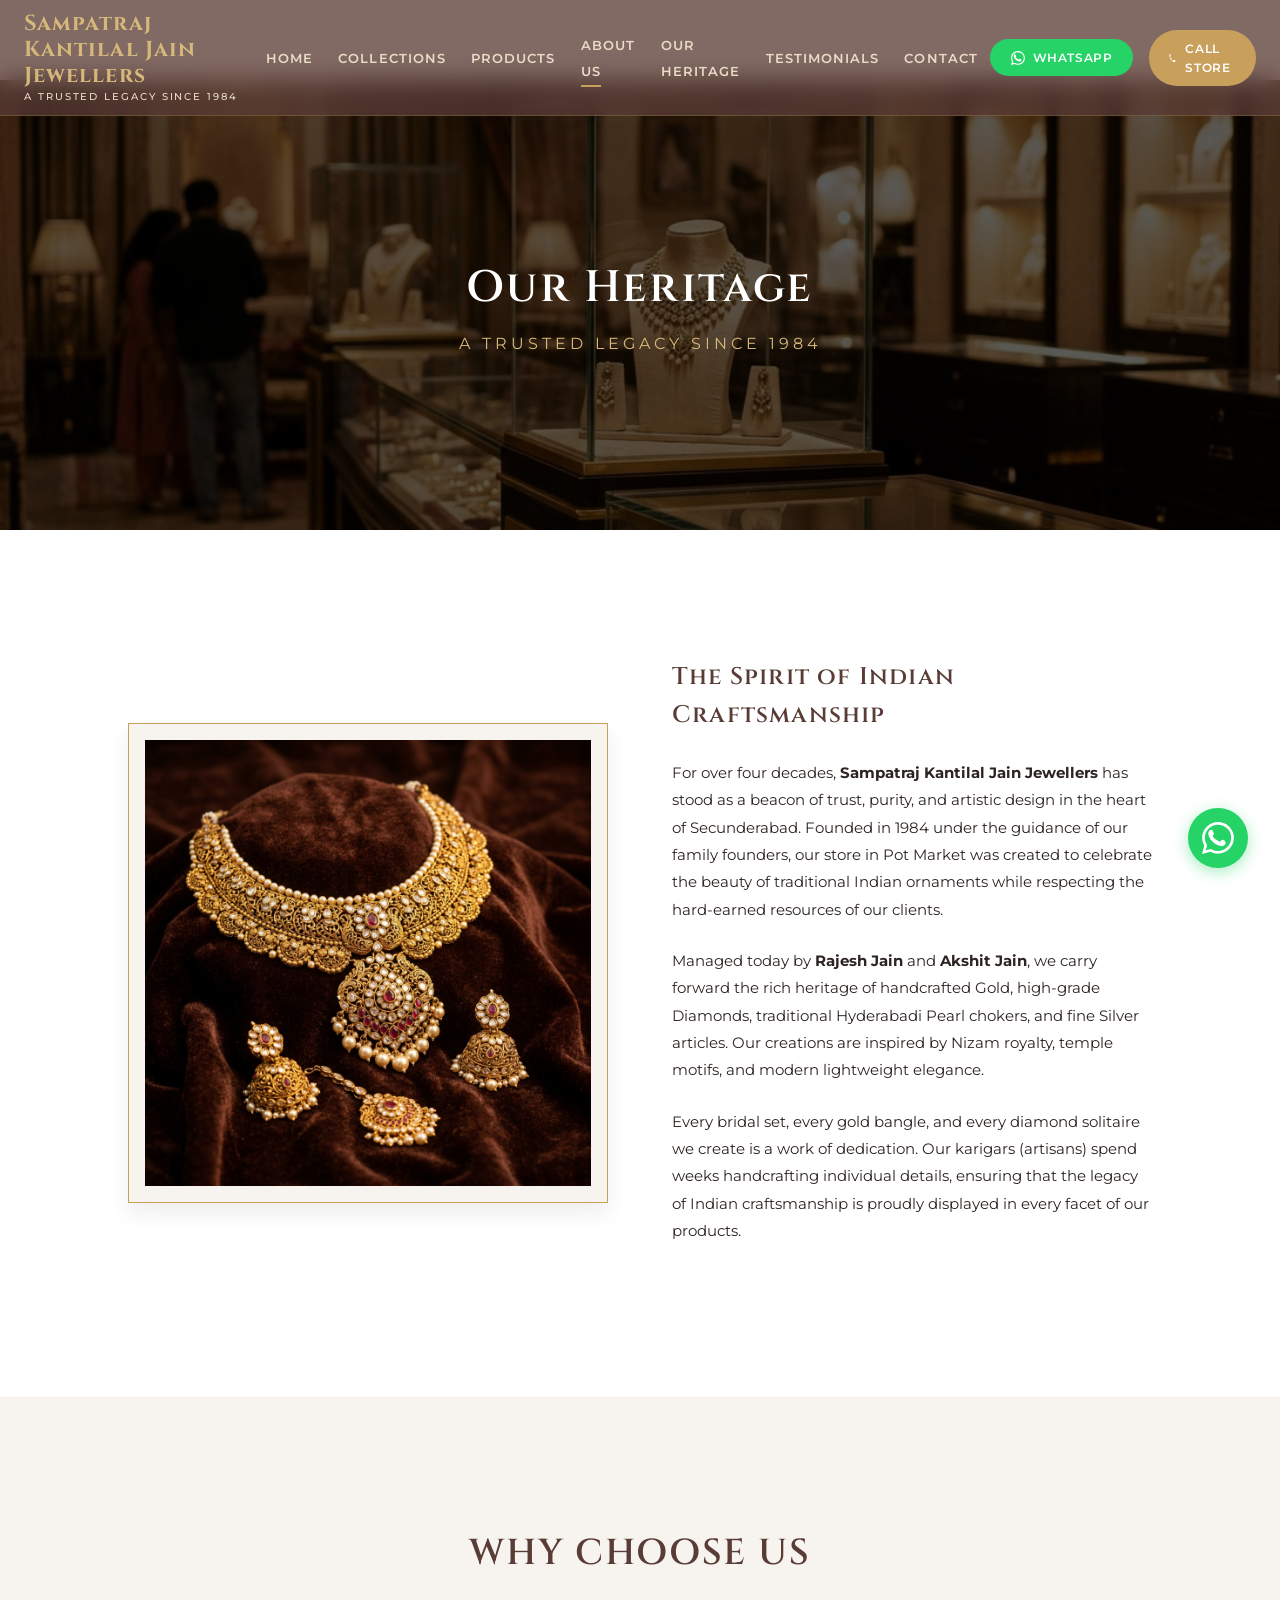
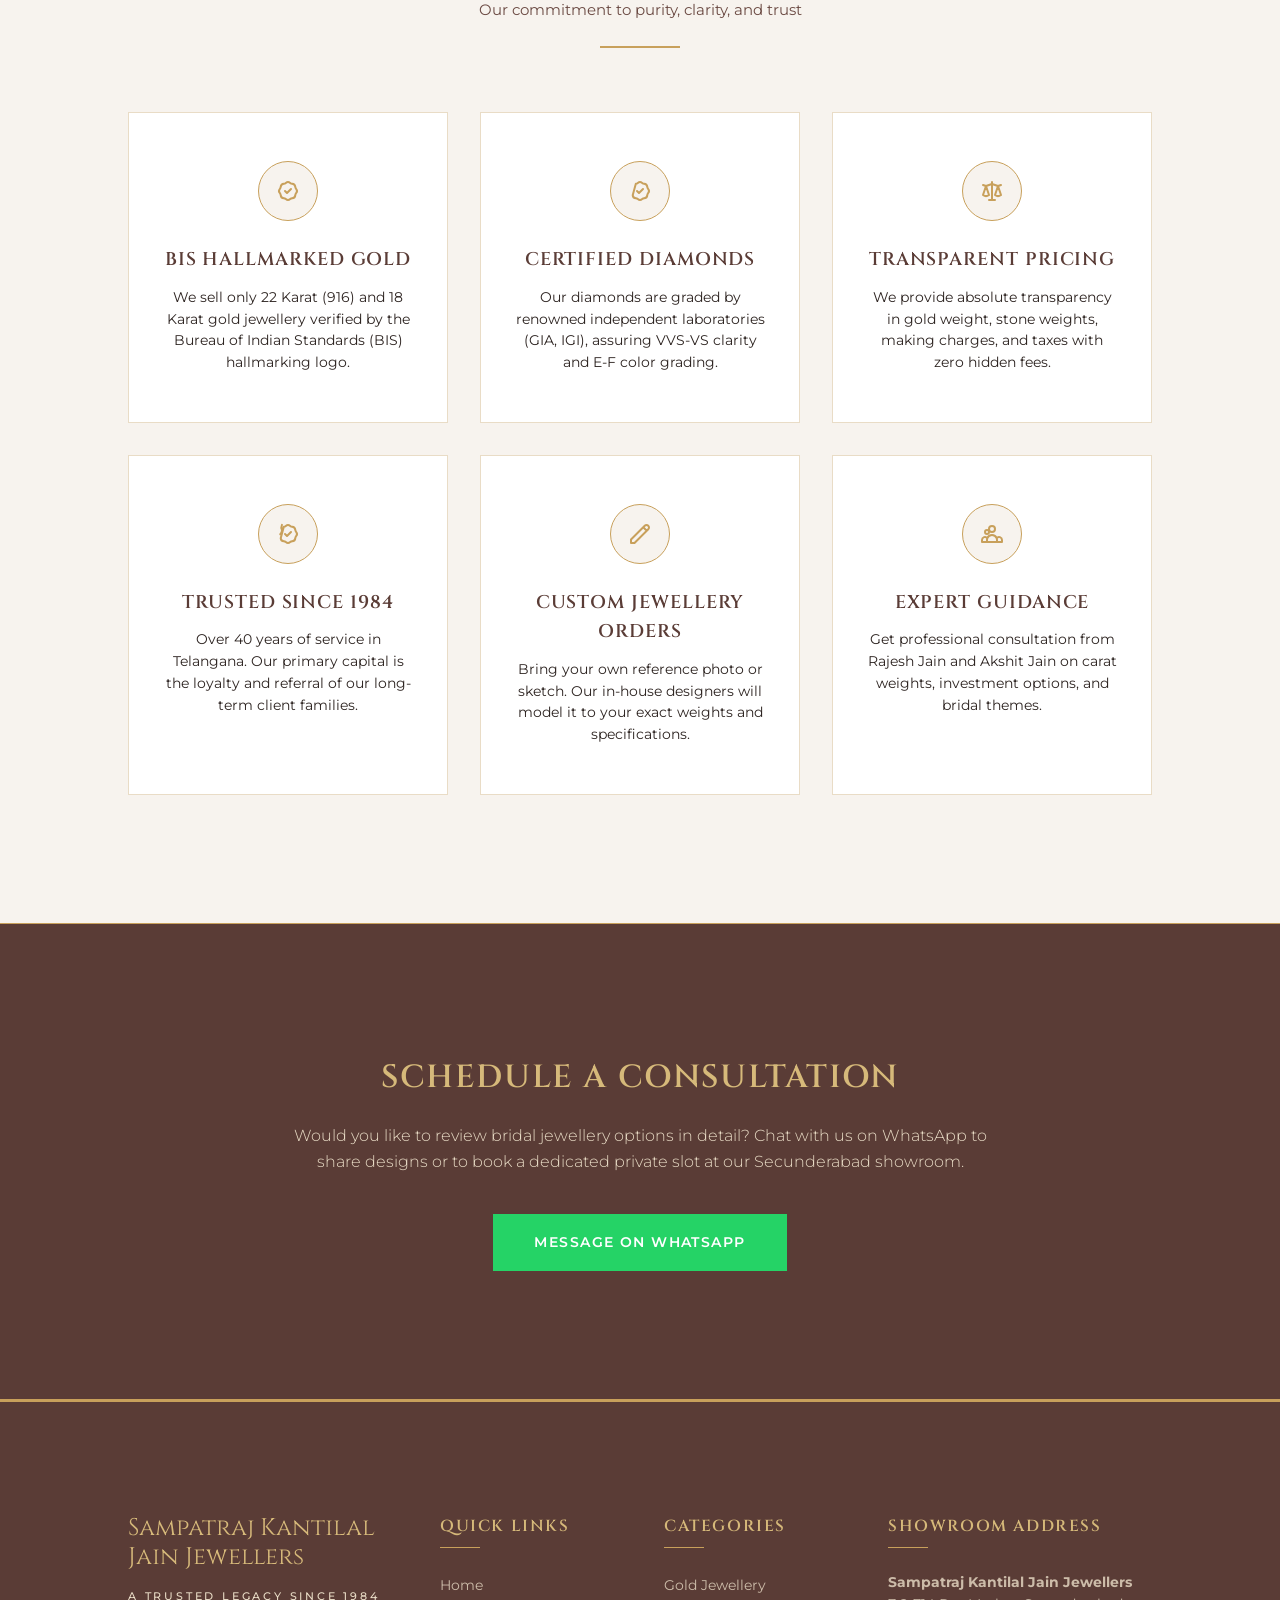
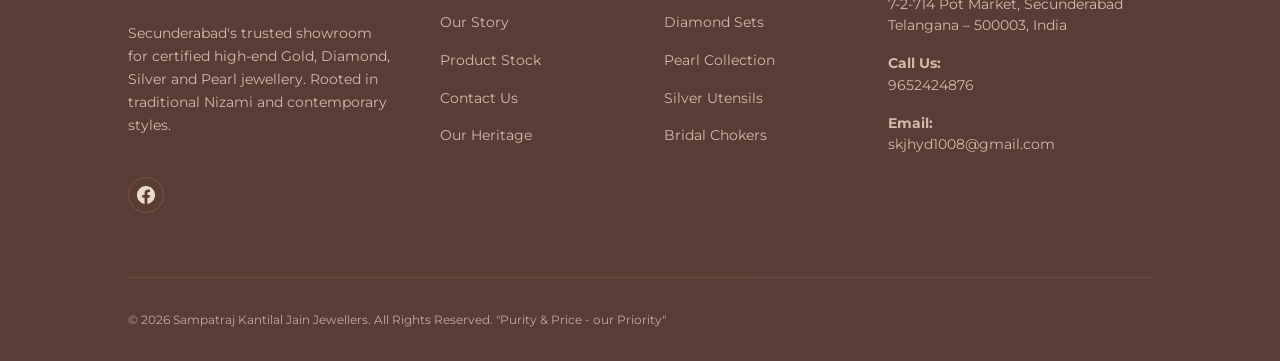
==== about.html @ 8c2bf22a "first commit" ====
<!DOCTYPE html>
<html lang="en">
<head>
  <meta charset="UTF-8">
  <meta name="viewport" content="width=device-width, initial-scale=1.0">
  <title>About Our Heritage | Sampatraj Kantilal Jain Jewellers</title>
  <meta name="description" content="Learn about our 40+ year legacy in Secunderabad. Meet our traditional jewelry designers and understand our commitment to certified gold and diamond purity.">
  
  <!-- CSS Stylesheet -->
  <link rel="stylesheet" href="css/style.css">
</head>
<body>

  <!-- Sticky Luxury Navbar -->
  <nav class="navbar navbar-scrolled" id="main-nav">
    <div class="nav-container">
      <a href="index.html" class="logo-link" id="nav-logo">
        <span class="logo-title">Sampatraj Kantilal Jain Jewellers</span>
        <span class="logo-subtitle">A Trusted Legacy Since 1984</span>
      </a>
      
      <ul class="nav-menu">
        <li class="nav-item"><a href="index.html" class="nav-link">Home</a></li>
        <li class="nav-item"><a href="index.html#collections" class="nav-link">Collections</a></li>
        <li class="nav-item"><a href="products.html" class="nav-link">Products</a></li>
        <li class="nav-item"><a href="about.html" class="nav-link active">About Us</a></li>
        <li class="nav-item"><a href="index.html#legacy" class="nav-link">Our Heritage</a></li>
        <li class="nav-item"><a href="index.html#testimonials" class="nav-link">Testimonials</a></li>
        <li class="nav-item"><a href="contact.html" class="nav-link">Contact</a></li>
      </ul>

      <div class="nav-actions">
        <a href="https://wa.me/9652424876" target="_blank" class="nav-whatsapp-btn" id="nav-whatsapp">
          <svg width="14" height="14" fill="currentColor" viewBox="0 0 16 16">
            <path d="M13.601 2.326A7.854 7.854 0 0 0 7.994 0C3.627 0 .068 3.558.064 7.93a7.904 7.904 0 0 0 1.08 3.971L0 16l4.23-1.11a7.9 7.9 0 0 0 3.758.955h.001c4.4 0 7.96-3.558 7.967-7.93a7.882 7.882 0 0 0-2.356-5.589zM7.994 14.521a6.573 6.573 0 0 1-3.356-.92l-.24-.144-2.494.654.666-2.433-.156-.251a6.56 6.56 0 0 1-1.007-3.505c0-3.626 2.957-6.584 6.591-6.584a6.56 6.56 0 0 1 4.66 1.931 6.557 6.557 0 0 1 1.928 4.66c-.004 3.639-2.961 6.592-6.592 6.592zm3.69-4.98c-.202-.1-1.198-.591-1.385-.658-.187-.067-.323-.1-.459.1-.137.2-.53.63-.649.763-.119.13-.24.147-.442.047-1.767-.88-2.894-1.811-3.385-2.655-.119-.2-.016-.307.083-.406.09-.088.202-.23.303-.346.101-.115.137-.195.205-.327.068-.13.035-.245-.018-.346-.053-.1-.459-1.107-.63-1.513-.166-.399-.333-.344-.459-.35-.12-.005-.258-.006-.395-.006a.78.78 0 0 0-.56.26c-.202.222-.77.751-.77 1.83 0 1.077.78 2.122.89 2.272.11.15 1.528 2.33 3.7 3.27.518.224.924.358 1.24.457.52.165.992.141 1.365.086.417-.061 1.198-.49 1.367-.963.17-.472.17-.878.119-.963-.05-.084-.188-.133-.39-.232z"/>
          </svg>
          WhatsApp
        </a>
        <a href="tel:9652424876" class="nav-call-btn" id="nav-call">
          <svg width="14" height="14" fill="currentColor" viewBox="0 0 16 16">
            <path d="M3.654 1.328a.678.678 0 0 0-.57-.387L1.82 1c-.397-.007-.74.24-.816.63-.67 3.42.378 6.55 2.19 9.02 1.8 2.44 4.12 4.43 7.12 5.49.38.13.806-.026.935-.41l.84-2.52a.678.678 0 0 0-.385-.799l-2.52-.84a.678.678 0 0 0-.743.21l-.8 1a2 2 0 0 1-2.52-1l-1-2.52a2 2 0 0 1 .21-.743l1-.8a.678.678 0 0 0-.799-.385l-2.52.84z"/>
          </svg>
          Call Store
        </a>
      </div>

      <div class="hamburger" id="nav-hamburger">
        <span></span>
        <span></span>
        <span></span>
      </div>
    </div>
  </nav>

  <!-- Mobile Navigation Overlay -->
  <div class="mobile-nav" id="mob-nav">
    <ul class="mobile-nav-list">
      <li class="mobile-nav-item"><a href="index.html" class="mobile-nav-link">Home</a></li>
      <li class="mobile-nav-item"><a href="index.html#collections" class="mobile-nav-link">Collections</a></li>
      <li class="mobile-nav-item"><a href="products.html" class="mobile-nav-link">Products</a></li>
      <li class="mobile-nav-item"><a href="about.html" class="mobile-nav-link">About Us</a></li>
      <li class="mobile-nav-item"><a href="index.html#legacy" class="mobile-nav-link">Our Heritage</a></li>
      <li class="mobile-nav-item"><a href="index.html#testimonials" class="mobile-nav-link">Testimonials</a></li>
      <li class="mobile-nav-item"><a href="contact.html" class="mobile-nav-link">Contact</a></li>
    </ul>
    <div class="mobile-nav-actions">
      <a href="https://wa.me/9652424876" target="_blank" class="nav-whatsapp-btn" style="justify-content: center;">WhatsApp Enquiry</a>
      <a href="tel:9652424876" class="nav-call-btn" style="justify-content: center;">Call Store</a>
    </div>
  </div>

  <!-- About Hero -->
  <header class="about-hero">
    <div class="about-hero-bg" style="background-image: url('assets/images/hero_bg.png');"></div>
    <div class="about-hero-content">
      <h1>Our Heritage</h1>
      <p>A Trusted Legacy Since 1984</p>
    </div>
  </header>

  <!-- Story Section -->
  <section class="our-story-section section-padding">
    <div class="container">
      <div class="story-grid">
        <!-- Story Image -->
        <div class="story-image-wrapper reveal">
          <img src="assets/images/gold_necklace.png" alt="Exquisite Gold Necklace craftsmanship">
        </div>
        
        <!-- Story Text -->
        <div class="story-text reveal">
          <h3>The Spirit of Indian Craftsmanship</h3>
          <p>For over four decades, <strong>Sampatraj Kantilal Jain Jewellers</strong> has stood as a beacon of trust, purity, and artistic design in the heart of Secunderabad. Founded in 1984 under the guidance of our family founders, our store in Pot Market was created to celebrate the beauty of traditional Indian ornaments while respecting the hard-earned resources of our clients.</p>
          <p>Managed today by <strong>Rajesh Jain</strong> and <strong>Akshit Jain</strong>, we carry forward the rich heritage of handcrafted Gold, high-grade Diamonds, traditional Hyderabadi Pearl chokers, and fine Silver articles. Our creations are inspired by Nizam royalty, temple motifs, and modern lightweight elegance.</p>
          <p>Every bridal set, every gold bangle, and every diamond solitaire we create is a work of dedication. Our karigars (artisans) spend weeks handcrafting individual details, ensuring that the legacy of Indian craftsmanship is proudly displayed in every facet of our products.</p>
        </div>
      </div>
    </div>
  </section>

  <!-- Why Choose Us -->
  <section class="why-choose-us section-padding">
    <div class="container">
      <div class="section-title reveal">
        <h2>Why Choose Us</h2>
        <p style="text-align: center; color: var(--chocolate-brown); font-family: var(--font-body); font-size: 0.95rem;">Our commitment to purity, clarity, and trust</p>
      </div>

      <div class="features-grid">
        <!-- Feature 1: BIS Hallmarked Gold -->
        <div class="feature-card reveal">
          <div class="feature-card-icon">
            <svg width="24" height="24" fill="none" stroke="currentColor" stroke-width="2" viewBox="0 0 24 24">
              <path stroke-linecap="round" stroke-linejoin="round" d="M9 12l2 2 4-4M7.835 4.697a3.42 3.42 0 001.946-.806 3.42 3.42 0 014.438 0 3.42 3.42 0 001.946.806 3.42 3.42 0 013.138 3.138 3.42 3.42 0 00.806 1.946 3.42 3.42 0 010 4.438 3.42 3.42 0 00-.806 1.946 3.42 3.42 0 01-3.138 3.138 3.42 3.42 0 00-1.946.806 3.42 3.42 0 01-4.438 0 3.42 3.42 0 00-1.946-.806 3.42 3.42 0 01-3.138-3.138 3.42 3.42 0 00-.806-1.946 3.42 3.42 0 010-4.438 3.42 3.42 0 00.806-1.946 3.42 3.42 0 013.138-3.138z"/>
            </svg>
          </div>
          <h3>BIS Hallmarked Gold</h3>
          <p>We sell only 22 Karat (916) and 18 Karat gold jewellery verified by the Bureau of Indian Standards (BIS) hallmarking logo.</p>
        </div>

        <!-- Feature 2: Certified Diamonds -->
        <div class="feature-card reveal">
          <div class="feature-card-icon">
            <svg width="24" height="24" fill="none" stroke="currentColor" stroke-width="2" viewBox="0 0 24 24">
              <path stroke-linecap="round" stroke-linejoin="round" d="M9 12l2 2 4-4M7.835 4.697a3.42 3.42 0 001.946-.806 3.42 3.42 0 014.438 0 3.42 3.42 0 001.946.806 3.42 3.42 0 013.138 3.138 3.42 3.42 0 00.806 1.946 3.42 3.42 0 010 4.438 3.42 3.42 0 00-.806 1.946 3.42 3.42 0 01-3.138 3.138 3.42 3.42 0 00-1.946.806 3.42 3.42 0 01-4.438 0 3.42 3.42 0 00-1.946-.806 3.42 3.42 0 01-3.138-3.138z"/>
            </svg>
          </div>
          <h3>Certified Diamonds</h3>
          <p>Our diamonds are graded by renowned independent laboratories (GIA, IGI), assuring VVS-VS clarity and E-F color grading.</p>
        </div>

        <!-- Feature 3: Transparent Pricing -->
        <div class="feature-card reveal">
          <div class="feature-card-icon">
            <svg width="24" height="24" fill="none" stroke="currentColor" stroke-width="2" viewBox="0 0 24 24">
              <path stroke-linecap="round" stroke-linejoin="round" d="M3 6l3 1m0 0l-3 9a5.002 5.002 0 006.001 0M6 7l3 9M6 7l6-2m6 2l3-1m-3 1l-3 9a5.002 5.002 0 006.001 0M18 7l3 9m-3-9l-6-2m0-2v2m0 16V5m0 16H9m3 0h3"/>
            </svg>
          </div>
          <h3>Transparent Pricing</h3>
          <p>We provide absolute transparency in gold weight, stone weights, making charges, and taxes with zero hidden fees.</p>
        </div>

        <!-- Feature 4: Trusted Since 1984 -->
        <div class="feature-card reveal">
          <div class="feature-card-icon">
            <svg width="24" height="24" fill="none" stroke="currentColor" stroke-width="2" viewBox="0 0 24 24">
              <path stroke-linecap="round" stroke-linejoin="round" d="M9 12l2 2 4-4M7.835 4.697a3.42 3.42 0 001.946-.806 3.42 3.42 0 014.438 0 3.42 3.42 0 001.946.806 3.42 3.42 0 013.138 3.138 3.42 3.42 0 00.806 1.946 3.42 3.42 0 010 4.438 3.42 3.42 0 00-.806 1.946 3.42 3.42 0 01-3.138 3.138 3.42 3.42 0 00-1.946.806 3.42 3.42 0 01-4.438 0 3.42 3.42 0 00-1.946-.806 3.42 3.42 0 01-3.138-3.138zm-1.89-1.89A5.965 5.965 0 006 8c0 1.657-.672 3.157-1.757 4.243"/>
            </svg>
          </div>
          <h3>Trusted Since 1984</h3>
          <p>Over 40 years of service in Telangana. Our primary capital is the loyalty and referral of our long-term client families.</p>
        </div>

        <!-- Feature 5: Custom Design Orders -->
        <div class="feature-card reveal">
          <div class="feature-card-icon">
            <svg width="24" height="24" fill="none" stroke="currentColor" stroke-width="2" viewBox="0 0 24 24">
              <path stroke-linecap="round" stroke-linejoin="round" d="M15.232 5.232l3.536 3.536m-2.036-5.036a2.5 2.5 0 113.536 3.536L6.5 21.036H3v-3.572L16.732 3.732z"/>
            </svg>
          </div>
          <h3>Custom Jewellery Orders</h3>
          <p>Bring your own reference photo or sketch. Our in-house designers will model it to your exact weights and specifications.</p>
        </div>

        <!-- Feature 6: Expert Guidance -->
        <div class="feature-card reveal">
          <div class="feature-card-icon">
            <svg width="24" height="24" fill="none" stroke="currentColor" stroke-width="2" viewBox="0 0 24 24">
              <path stroke-linecap="round" stroke-linejoin="round" d="M17 20h5v-2a3 3 0 00-5.356-1.857M17 20H7m10 0v-2c0-.656-.126-1.283-.356-1.857M7 20H2v-2a3 3 0 015.356-1.857M7 20v-2c0-.656.126-1.283.356-1.857m0 0a5.002 5.002 0 019.288 0M15 7a3 3 0 11-6 0 3 3 0 016 0zm-6 3a2 2 0 11-4 0 2 2 0 014 0z"/>
            </svg>
          </div>
          <h3>Expert Guidance</h3>
          <p>Get professional consultation from Rajesh Jain and Akshit Jain on carat weights, investment options, and bridal themes.</p>
        </div>
      </div>
    </div>
  </section>

  <!-- Large WhatsApp CTA Section -->
  <section class="whatsapp-cta section-padding" style="background-color: var(--primary-brown);">
    <div class="container">
      <div class="whatsapp-cta-content reveal">
        <h2>Schedule a Consultation</h2>
        <p>Would you like to review bridal jewellery options in detail? Chat with us on WhatsApp to share designs or to book a dedicated private slot at our Secunderabad showroom.</p>
        <a href="https://wa.me/9652424876" target="_blank" class="btn whatsapp-cta-btn">
          Message on WhatsApp
        </a>
      </div>
    </div>
  </section>

  <!-- Floating WhatsApp widget -->
  <a href="https://wa.me/9652424876" target="_blank" class="floating-whatsapp" aria-label="Chat with us on WhatsApp" id="whatsapp-float">
    <svg fill="currentColor" viewBox="0 0 16 16">
      <path d="M13.601 2.326A7.854 7.854 0 0 0 7.994 0C3.627 0 .068 3.558.064 7.93a7.904 7.904 0 0 0 1.08 3.971L0 16l4.23-1.11a7.9 7.9 0 0 0 3.758.955h.001c4.4 0 7.96-3.558 7.967-7.93a7.882 7.882 0 0 0-2.356-5.589zM7.994 14.521a6.573 6.573 0 0 1-3.356-.92l-.24-.144-2.494.654.666-2.433-.156-.251a6.56 6.56 0 0 1-1.007-3.505c0-3.626 2.957-6.584 6.591-6.584a6.56 6.56 0 0 1 4.66 1.931 6.557 6.557 0 0 1 1.928 4.66c-.004 3.639-2.961 6.592-6.592 6.592zm3.69-4.98c-.202-.1-1.198-.591-1.385-.658-.187-.067-.323-.1-.459.1-.137.2-.53.63-.649.763-.119.13-.24.147-.442.047-1.767-.88-2.894-1.811-3.385-2.655-.119-.2-.016-.307.083-.406.09-.088.202-.23.303-.346.101-.115.137-.195.205-.327.068-.13.035-.245-.018-.346-.053-.1-.459-1.107-.63-1.513-.166-.399-.333-.344-.459-.35-.12-.005-.258-.006-.395-.006a.78.78 0 0 0-.56.26c-.202.222-.77.751-.77 1.83 0 1.077.78 2.122.89 2.272.11.15 1.528 2.33 3.7 3.27.518.224.924.358 1.24.457.52.165.992.141 1.365.086.417-.061 1.198-.49 1.367-.963.17-.472.17-.878.119-.963-.05-.084-.188-.133-.39-.232z"/>
    </svg>
  </a>

  <!-- Premium Footer -->
  <footer class="footer">
    <div class="footer-grid">
      <!-- Brand & Story -->
      <div class="footer-brand">
        <span class="footer-logo-title">Sampatraj Kantilal Jain Jewellers</span>
        <span class="footer-logo-subtitle">A Trusted Legacy Since 1984</span>
        <p class="footer-desc">Secunderabad's trusted showroom for certified high-end Gold, Diamond, Silver and Pearl jewellery. Rooted in traditional Nizami and contemporary styles.</p>
        
        <div class="footer-social-wrapper">
          <a href="#" class="footer-social-link" aria-label="Facebook">
            <svg width="18" height="18" fill="currentColor" viewBox="0 0 16 16"><path d="M16 8.049c0-4.446-3.582-8.05-8-8.05C3.58 0-.002 3.603-.002 8.05c0 4.017 2.926 7.347 6.75 7.951v-5.625h-2.03V8.05H6.75V6.275c0-2.017 1.195-3.131 3.022-3.131.876 0 1.791.157 1.791.157v1.98h-1.009c-.993 0-1.303.621-1.303 1.258v1.51h2.218l-.354 2.326H9.25V16c3.824-.604 6.75-3.934 6.75-7.951z"/></svg>
          </a>
        </div>
      </div>

      <!-- Quick Links -->
      <div>
        <h3 class="footer-title">Quick Links</h3>
        <ul class="footer-links">
          <li class="footer-links-item"><a href="index.html">Home</a></li>
          <li class="footer-links-item"><a href="about.html">Our Story</a></li>
          <li class="footer-links-item"><a href="products.html">Product Stock</a></li>
          <li class="footer-links-item"><a href="contact.html">Contact Us</a></li>
          <li class="footer-links-item"><a href="index.html#legacy">Our Heritage</a></li>
        </ul>
      </div>

      <!-- Categories -->
      <div>
        <h3 class="footer-title">Categories</h3>
        <ul class="footer-links">
          <li class="footer-links-item"><a href="products.html">Gold Jewellery</a></li>
          <li class="footer-links-item"><a href="products.html">Diamond Sets</a></li>
          <li class="footer-links-item"><a href="products.html">Pearl Collection</a></li>
          <li class="footer-links-item"><a href="products.html">Silver Utensils</a></li>
          <li class="footer-links-item"><a href="products.html">Bridal Chokers</a></li>
        </ul>
      </div>

      <!-- Contact Info -->
      <div>
        <h3 class="footer-title">Showroom Address</h3>
        <div class="footer-contact-details">
          <p style="line-height: 1.6;">
            <strong>Sampatraj Kantilal Jain Jewellers</strong><br>
            7-2-714 Pot Market, Secunderabad<br>
            Telangana – 500003, India
          </p>
          <p>
            <strong>Call Us:</strong><br>
            9652424876
          </p>
          <p>
            <strong>Email:</strong><br>
            <a href="mailto:skjhyd1008@gmail.com" style="color:inherit;">skjhyd1008@gmail.com</a>
          </p>
        </div>
      </div>
    </div>

    <div class="footer-bottom">
      <p>&copy; 2026 Sampatraj Kantilal Jain Jewellers. All Rights Reserved. "Purity & Price - our Priority"</p>
    </div>
  </footer>

  <!-- Script Files -->
  <script src="js/script.js"></script>
</body>
</html>
---- css/style.css ----
/* Google Fonts - Cinzel for serif headings, Montserrat for clean body text */
@import url('https://fonts.googleapis.com/css2?family=Cinzel:wght@400;500;600;700;800&family=Montserrat:wght@300;400;500;600;700&display=swap');

/* CSS Variables for Premium Luxury Theme */
:root {
  --primary-brown: #5A3C36;
  --chocolate-brown: #6B4A43;
  --antique-gold: #C8A05B;
  --soft-gold: #D6B97A;
  --champagne-beige: #E9DCC6;
  --ivory-white: #F7F3EE;
  --dark-text: #2D2421;
  --white: #ffffff;
  --light-gold: rgba(200, 160, 91, 0.15);
  --glass-bg: rgba(90, 60, 54, 0.75);
  --glass-border: rgba(200, 160, 91, 0.25);
  
  --font-heading: 'Cinzel', serif;
  --font-body: 'Montserrat', sans-serif;
  
  --transition-smooth: all 0.4s cubic-bezier(0.4, 0, 0.2, 1);
  --transition-fast: all 0.25s cubic-bezier(0.4, 0, 0.2, 1);
  
  --shadow-sm: 0 4px 6px rgba(45, 36, 33, 0.05);
  --shadow-md: 0 10px 20px rgba(45, 36, 33, 0.08);
  --shadow-lg: 0 20px 45px rgba(45, 36, 33, 0.12);
}

/* Reset and Base Styles */
*, *::before, *::after {
  box-sizing: border-box;
  margin: 0;
  padding: 0;
}

html {
  scroll-behavior: smooth;
  font-size: 16px;
}

body {
  font-family: var(--font-body);
  background-color: var(--ivory-white);
  color: var(--dark-text);
  line-height: 1.6;
  overflow-x: hidden;
}

/* Typography */
h1, h2, h3, h4, h5, h6 {
  font-family: var(--font-heading);
  font-weight: 600;
  letter-spacing: 0.05em;
  color: var(--primary-brown);
}

a {
  text-decoration: none;
  color: inherit;
  transition: var(--transition-fast);
}

img {
  max-width: 100%;
  height: auto;
  display: block;
}

/* Scrollbar Customization */
::-webkit-scrollbar {
  width: 8px;
}
::-webkit-scrollbar-track {
  background: var(--ivory-white);
}
::-webkit-scrollbar-thumb {
  background: var(--primary-brown);
  border-radius: 4px;
}
::-webkit-scrollbar-thumb:hover {
  background: var(--antique-gold);
}

/* Reusable Components */
.section-padding {
  padding: 5rem 1.5rem;
}

@media (min-width: 768px) {
  .section-padding {
    padding: 7rem 4rem;
  }
}

@media (min-width: 1024px) {
  .section-padding {
    padding: 8rem 8rem;
  }
}

.container {
  max-width: 1300px;
  margin: 0 auto;
  width: 100%;
}

.section-title {
  text-align: center;
  margin-bottom: 4rem;
  position: relative;
}

.section-title h2 {
  font-size: 2.25rem;
  font-weight: 600;
  text-transform: uppercase;
  margin-bottom: 1rem;
}

.section-title::after {
  content: '';
  display: block;
  width: 80px;
  height: 2px;
  background-color: var(--antique-gold);
  margin: 1.5rem auto 0;
}

.btn {
  display: inline-flex;
  align-items: center;
  justify-content: center;
  padding: 0.85rem 2rem;
  font-family: var(--font-body);
  font-size: 0.85rem;
  font-weight: 600;
  letter-spacing: 0.1em;
  text-transform: uppercase;
  border-radius: 0;
  cursor: pointer;
  transition: var(--transition-smooth);
  border: 1px solid transparent;
}

.btn-primary {
  background-color: var(--primary-brown);
  color: var(--champagne-beige);
  border-color: var(--primary-brown);
}

.btn-primary:hover {
  background-color: transparent;
  color: var(--primary-brown);
  border-color: var(--primary-brown);
}

.btn-outline {
  background-color: transparent;
  color: var(--primary-brown);
  border-color: var(--primary-brown);
}

.btn-outline:hover {
  background-color: var(--primary-brown);
  color: var(--champagne-beige);
}

.btn-gold {
  background-color: var(--antique-gold);
  color: var(--white);
  border-color: var(--antique-gold);
}

.btn-gold:hover {
  background-color: var(--primary-brown);
  border-color: var(--primary-brown);
  color: var(--champagne-beige);
}

/* Premium Navbar */
.navbar {
  position: fixed;
  top: 0;
  left: 0;
  width: 100%;
  z-index: 1000;
  background: var(--glass-bg);
  backdrop-filter: blur(12px);
  -webkit-backdrop-filter: blur(12px);
  border-bottom: 1px solid var(--glass-border);
  transition: var(--transition-smooth);
}

.navbar-scrolled {
  box-shadow: var(--shadow-md);
}

.nav-container {
  display: flex;
  justify-content: space-between;
  align-items: center;
  padding: 0.7rem 1.5rem;
  max-width: 1400px;
  margin: 0 auto;
  transition: var(--transition-smooth);
}

.navbar-scrolled .nav-container {
  padding: 0.4rem 1.5rem;
}

.logo-link {
  display: flex;
  flex-direction: column;
}

.logo-title {
  font-family: var(--font-heading);
  font-size: 1.2rem;
  font-weight: 700;
  color: var(--soft-gold);
  letter-spacing: 0.05em;
  text-align: left;
  line-height: 1.2;
}

.logo-subtitle {
  font-family: var(--font-body);
  font-size: 0.6rem;
  font-weight: 500;
  color: var(--champagne-beige);
  letter-spacing: 0.2em;
  text-transform: uppercase;
}

.nav-menu {
  display: none;
  list-style: none;
}

.nav-item {
  margin: 0 0.8rem;
}

.nav-link {
  font-family: var(--font-body);
  font-size: 0.8rem;
  font-weight: 600;
  text-transform: uppercase;
  color: var(--champagne-beige);
  letter-spacing: 0.08em;
  padding: 0.5rem 0;
  position: relative;
}

.nav-link::after {
  content: '';
  position: absolute;
  bottom: 0;
  left: 0;
  width: 0;
  height: 1.5px;
  background-color: var(--antique-gold);
  transition: var(--transition-smooth);
}

.nav-link:hover {
  color: var(--soft-gold);
}

.nav-link:hover::after,
.nav-link.active::after {
  width: 100%;
}

.nav-actions {
  display: none;
  align-items: center;
  gap: 1rem;
}

.nav-whatsapp-btn {
  background: #25D366;
  color: white;
  border-radius: 50px;
  padding: 0.5rem 1.2rem;
  font-size: 0.75rem;
  font-weight: 600;
  text-transform: uppercase;
  letter-spacing: 0.05em;
  display: inline-flex;
  align-items: center;
  gap: 0.5rem;
  border: 1px solid transparent;
}

.nav-whatsapp-btn:hover {
  background: transparent;
  color: #25D366;
  border-color: #25D366;
}

.nav-call-btn {
  background: var(--antique-gold);
  color: white;
  border-radius: 50px;
  padding: 0.5rem 1.2rem;
  font-size: 0.75rem;
  font-weight: 600;
  text-transform: uppercase;
  letter-spacing: 0.05em;
  display: inline-flex;
  align-items: center;
  gap: 0.5rem;
  border: 1px solid transparent;
}

.nav-call-btn:hover {
  background: transparent;
  color: var(--soft-gold);
  border-color: var(--antique-gold);
}

.hamburger {
  display: flex;
  flex-direction: column;
  justify-content: space-between;
  width: 24px;
  height: 18px;
  cursor: pointer;
  z-index: 1100;
}

.hamburger span {
  display: block;
  height: 2px;
  width: 100%;
  background-color: var(--champagne-beige);
  border-radius: 2px;
  transition: var(--transition-smooth);
}

.hamburger.active span:nth-child(1) {
  transform: translateY(8px) rotate(45deg);
}

.hamburger.active span:nth-child(2) {
  opacity: 0;
}

.hamburger.active span:nth-child(3) {
  transform: translateY(-8px) rotate(-45deg);
}

@media (min-width: 1024px) {
  .nav-menu {
    display: flex;
    align-items: center;
  }
  .nav-actions {
    display: flex;
  }
  .hamburger {
    display: none;
  }
  .logo-title {
    font-size: 1.35rem;
  }
}

/* Mobile Nav Menu Overlay */
.mobile-nav {
  position: fixed;
  top: 0;
  left: 100%;
  width: 100%;
  height: 100vh;
  background-color: var(--primary-brown);
  z-index: 999;
  display: flex;
  flex-direction: column;
  justify-content: center;
  align-items: center;
  gap: 2rem;
  transition: var(--transition-smooth);
}

.mobile-nav.active {
  left: 0;
}

.mobile-nav-list {
  list-style: none;
  text-align: center;
}

.mobile-nav-item {
  margin: 1.5rem 0;
}

.mobile-nav-link {
  font-family: var(--font-heading);
  font-size: 1.5rem;
  color: var(--champagne-beige);
  letter-spacing: 0.1em;
  text-transform: uppercase;
}

.mobile-nav-link:hover {
  color: var(--soft-gold);
}

.mobile-nav-actions {
  display: flex;
  flex-direction: column;
  gap: 1rem;
  width: 80%;
  max-width: 300px;
}

.mobile-nav-actions a {
  text-align: center;
}

/* Hero Section */
.hero {
  position: relative;
  height: 100vh;
  min-height: 600px;
  display: flex;
  align-items: center;
  color: var(--white);
  overflow: hidden;
  background-color: var(--primary-brown);
}

.hero-bg {
  position: absolute;
  top: 0;
  left: 0;
  width: 100%;
  height: 100%;
  background-size: cover;
  background-position: center;
  filter: brightness(0.4);
}

.hero-overlay-pattern {
  position: absolute;
  top: 0;
  left: 0;
  width: 100%;
  height: 100%;
  background: radial-gradient(circle, transparent 20%, var(--primary-brown) 85%);
  pointer-events: none;
}

.hero-content {
  position: relative;
  z-index: 10;
  width: 100%;
  padding: 0 1.5rem;
}

@media (min-width: 768px) {
  .hero-content {
    padding: 0 4rem;
  }
}

@media (min-width: 1024px) {
  .hero-content {
    padding: 0 8rem;
  }
}

.hero-label {
  font-family: var(--font-body);
  font-size: 0.8rem;
  font-weight: 600;
  text-transform: uppercase;
  letter-spacing: 0.3em;
  color: var(--soft-gold);
  margin-bottom: 1.5rem;
  display: block;
}

.hero-title {
  font-size: 2.5rem;
  font-weight: 500;
  line-height: 1.2;
  color: var(--white);
  max-width: 800px;
  margin-bottom: 1.5rem;
}

.hero-title span {
  font-weight: 700;
  color: var(--antique-gold);
}

.hero-description {
  font-family: var(--font-body);
  font-size: 1rem;
  font-weight: 300;
  color: var(--champagne-beige);
  max-width: 600px;
  margin-bottom: 3rem;
  line-height: 1.8;
}

.hero-buttons {
  display: flex;
  flex-wrap: wrap;
  gap: 1.5rem;
}

.hero-btn-primary {
  background-color: var(--antique-gold);
  border-color: var(--antique-gold);
  color: var(--white);
}

.hero-btn-primary:hover {
  background-color: var(--white);
  border-color: var(--white);
  color: var(--primary-brown);
}

.hero-btn-secondary {
  border-color: var(--champagne-beige);
  color: var(--champagne-beige);
}

.hero-btn-secondary:hover {
  background-color: var(--champagne-beige);
  color: var(--primary-brown);
}

/* Floating Gold Accent Shapes (Allowed decoration) */
.gold-decor {
  position: absolute;
  border: 1px solid rgba(200, 160, 91, 0.15);
  border-radius: 50%;
  pointer-events: none;
}

.gold-decor-1 {
  width: 300px;
  height: 300px;
  top: 10%;
  right: -5%;
}

.gold-decor-2 {
  width: 500px;
  height: 500px;
  bottom: -10%;
  left: -10%;
}

@media (min-width: 768px) {
  .hero-title {
    font-size: 3.75rem;
  }
  .hero-description {
    font-size: 1.15rem;
  }
}

/* Heritage Timeline Section */
.heritage-timeline {
  position: relative;
  background-color: var(--white);
}

.timeline {
  position: relative;
  max-width: 900px;
  margin: 0 auto;
}

.timeline::after {
  content: '';
  position: absolute;
  width: 2px;
  background-color: var(--champagne-beige);
  top: 0;
  bottom: 0;
  left: 50%;
  transform: translateX(-50%);
}

.timeline-item {
  padding: 2rem 0;
  position: relative;
  width: 50%;
}

.timeline-item:nth-child(odd) {
  left: 0;
  padding-right: 3rem;
  text-align: right;
}

.timeline-item:nth-child(even) {
  left: 50%;
  padding-left: 3rem;
  text-align: left;
}

.timeline-badge {
  width: 20px;
  height: 20px;
  background-color: var(--antique-gold);
  border: 4px solid var(--white);
  border-radius: 50%;
  position: absolute;
  top: 2.5rem;
  left: 50%;
  transform: translateX(-50%);
  z-index: 10;
  box-shadow: 0 0 0 4px var(--champagne-beige);
}

.timeline-year {
  font-family: var(--font-heading);
  font-size: 1.5rem;
  font-weight: 700;
  color: var(--antique-gold);
  margin-bottom: 0.5rem;
}

.timeline-content {
  background-color: var(--ivory-white);
  padding: 1.5rem 2rem;
  border: 1px solid var(--champagne-beige);
  box-shadow: var(--shadow-sm);
  transition: var(--transition-smooth);
}

.timeline-content:hover {
  transform: translateY(-5px);
  border-color: var(--antique-gold);
  box-shadow: var(--shadow-md);
}

.timeline-content h3 {
  font-size: 1.15rem;
  margin-bottom: 0.75rem;
  color: var(--primary-brown);
}

.timeline-content p {
  font-size: 0.9rem;
  color: var(--dark-text);
}

/* Highlights Grid */
.highlights-grid {
  display: grid;
  grid-template-columns: 1fr;
  gap: 2rem;
  margin-top: 5rem;
}

@media (min-width: 768px) {
  .highlights-grid {
    grid-template-columns: repeat(2, 1fr);
  }
}

@media (min-width: 1024px) {
  .highlights-grid {
    grid-template-columns: repeat(4, 1fr);
  }
}

.highlight-card {
  text-align: center;
  padding: 2.5rem 1.5rem;
  background-color: var(--ivory-white);
  border: 1px solid var(--champagne-beige);
  transition: var(--transition-smooth);
}

.highlight-card:hover {
  transform: translateY(-5px);
  border-color: var(--antique-gold);
  box-shadow: var(--shadow-md);
}

.highlight-icon {
  margin-bottom: 1.5rem;
  color: var(--antique-gold);
  display: inline-block;
}

.highlight-card h3 {
  font-size: 1.1rem;
  margin-bottom: 0.75rem;
  text-transform: uppercase;
}

.highlight-card p {
  font-size: 0.85rem;
  color: var(--dark-text);
}

@media (max-width: 767px) {
  .timeline::after {
    left: 20px;
  }
  .timeline-item {
    width: 100%;
    left: 0 !important;
    padding-left: 3.5rem !important;
    padding-right: 0 !important;
    text-align: left !important;
  }
  .timeline-badge {
    left: 20px;
    transform: translateX(-50%);
  }
}

/* Featured Categories Section */
.categories {
  background-color: var(--ivory-white);
}

.categories-grid {
  display: grid;
  grid-template-columns: 1fr;
  gap: 1.5rem;
}

@media (min-width: 480px) {
  .categories-grid {
    grid-template-columns: repeat(2, 1fr);
  }
}

@media (min-width: 768px) {
  .categories-grid {
    grid-template-columns: repeat(3, 1fr);
  }
}

@media (min-width: 1024px) {
  .categories-grid {
    grid-template-columns: repeat(5, 1fr);
  }
}

.category-card {
  position: relative;
  height: 350px;
  overflow: hidden;
  box-shadow: var(--shadow-sm);
  transition: var(--transition-smooth);
}

.category-card:hover {
  transform: translateY(-5px);
  box-shadow: var(--shadow-lg);
}

.category-img-container {
  width: 100%;
  height: 100%;
  overflow: hidden;
  position: relative;
}

.category-card img {
  width: 100%;
  height: 100%;
  object-fit: cover;
  transition: var(--transition-smooth);
}

.category-card:hover img {
  transform: scale(1.08);
}

.category-overlay {
  position: absolute;
  top: 0;
  left: 0;
  width: 100%;
  height: 100%;
  background: linear-gradient(to top, rgba(45, 36, 33, 0.9) 10%, rgba(45, 36, 33, 0.2) 60%, transparent 100%);
  display: flex;
  flex-direction: column;
  justify-content: flex-end;
  padding: 1.5rem;
  transition: var(--transition-smooth);
}

.category-card:hover .category-overlay {
  background: linear-gradient(to top, rgba(90, 60, 54, 0.95) 15%, rgba(90, 60, 54, 0.3) 60%, transparent 100%);
}

.category-card h3 {
  color: var(--champagne-beige);
  font-size: 1.15rem;
  margin-bottom: 0.5rem;
  text-transform: uppercase;
  transition: var(--transition-smooth);
}

.category-card:hover h3 {
  color: var(--soft-gold);
}

.category-link {
  font-family: var(--font-body);
  font-size: 0.75rem;
  font-weight: 600;
  letter-spacing: 0.1em;
  text-transform: uppercase;
  color: var(--antique-gold);
  display: flex;
  align-items: center;
  gap: 0.5rem;
  opacity: 0.85;
}

.category-card:hover .category-link {
  color: var(--white);
  opacity: 1;
}

/* Best Sellers Section */
.best-sellers {
  background-color: var(--white);
}

.products-grid {
  display: grid;
  grid-template-columns: 1fr;
  gap: 2.5rem;
}

@media (min-width: 600px) {
  .products-grid {
    grid-template-columns: repeat(2, 1fr);
  }
}

@media (min-width: 1024px) {
  .products-grid {
    grid-template-columns: repeat(3, 1fr);
  }
}

.product-card {
  background-color: var(--ivory-white);
  border: 1px solid var(--champagne-beige);
  overflow: hidden;
  display: flex;
  flex-direction: column;
  transition: var(--transition-smooth);
  position: relative;
}

.product-card:hover {
  transform: translateY(-7px);
  border-color: var(--antique-gold);
  box-shadow: var(--shadow-lg);
}

.product-img-wrapper {
  position: relative;
  height: 280px;
  overflow: hidden;
  background-color: var(--champagne-beige);
}

.product-card img {
  width: 100%;
  height: 100%;
  object-fit: cover;
  transition: var(--transition-smooth);
}

.product-card:hover img {
  transform: scale(1.06);
}

.product-badge {
  position: absolute;
  top: 1rem;
  right: 1rem;
  background: var(--primary-brown);
  color: var(--soft-gold);
  border: 1px solid var(--antique-gold);
  padding: 0.25rem 0.75rem;
  font-size: 0.65rem;
  font-weight: 600;
  text-transform: uppercase;
  letter-spacing: 0.05em;
  z-index: 10;
}

.product-badge.limited {
  background: #A67C52;
  color: var(--white);
  border: none;
}

.product-info {
  padding: 1.5rem;
  display: flex;
  flex-direction: column;
  flex-grow: 1;
}

.product-category {
  font-size: 0.7rem;
  text-transform: uppercase;
  color: var(--antique-gold);
  font-weight: 600;
  letter-spacing: 0.1em;
  margin-bottom: 0.5rem;
}

.product-name {
  font-size: 1.1rem;
  margin-bottom: 0.75rem;
  font-weight: 600;
  color: var(--primary-brown);
  line-height: 1.3;
}

.product-specs {
  display: flex;
  justify-content: space-between;
  border-top: 1px solid rgba(200, 160, 91, 0.15);
  border-bottom: 1px solid rgba(200, 160, 91, 0.15);
  padding: 0.75rem 0;
  margin-bottom: 1.25rem;
  font-size: 0.8rem;
  color: var(--dark-text);
}

.product-spec-val {
  font-weight: 600;
}

.product-enquire-btn {
  background-color: #25D366;
  color: var(--white);
  border: 1px solid transparent;
  display: flex;
  align-items: center;
  justify-content: center;
  gap: 0.5rem;
  padding: 0.75rem;
  font-family: var(--font-body);
  font-size: 0.8rem;
  font-weight: 600;
  text-transform: uppercase;
  letter-spacing: 0.05em;
  margin-top: auto;
  cursor: pointer;
  transition: var(--transition-smooth);
}

.product-enquire-btn:hover {
  background-color: transparent;
  color: #25D366;
  border-color: #25D366;
}

/* Why Choose Us Section */
.why-choose-us {
  background-color: var(--ivory-white);
}

.features-grid {
  display: grid;
  grid-template-columns: 1fr;
  gap: 2rem;
}

@media (min-width: 600px) {
  .features-grid {
    grid-template-columns: repeat(2, 1fr);
  }
}

@media (min-width: 1024px) {
  .features-grid {
    grid-template-columns: repeat(3, 1fr);
  }
}

.feature-card {
  background-color: var(--white);
  padding: 3rem 2rem;
  text-align: center;
  border: 1px solid var(--champagne-beige);
  transition: var(--transition-smooth);
}

.feature-card:hover {
  transform: translateY(-5px);
  border-color: var(--antique-gold);
  box-shadow: var(--shadow-md);
}

.feature-card-icon {
  width: 60px;
  height: 60px;
  background-color: var(--ivory-white);
  border: 1px solid var(--antique-gold);
  color: var(--antique-gold);
  border-radius: 50%;
  display: flex;
  align-items: center;
  justify-content: center;
  margin: 0 auto 1.5rem;
  transition: var(--transition-smooth);
}

.feature-card:hover .feature-card-icon {
  background-color: var(--primary-brown);
  color: var(--champagne-beige);
  border-color: var(--primary-brown);
}

.feature-card h3 {
  font-size: 1.15rem;
  margin-bottom: 0.75rem;
  text-transform: uppercase;
}

.feature-card p {
  font-size: 0.85rem;
  color: var(--dark-text);
  line-height: 1.6;
}

/* Showcase Masonry Gallery */
.gallery {
  background-color: var(--white);
}

.gallery-grid {
  display: grid;
  grid-template-columns: repeat(auto-fill, minmax(260px, 1fr));
  grid-auto-rows: 240px;
  gap: 1.5rem;
  grid-auto-flow: dense;
}

.gallery-item {
  position: relative;
  overflow: hidden;
  box-shadow: var(--shadow-sm);
  cursor: pointer;
}

.gallery-item.wide {
  grid-column: span 2;
}

.gallery-item.tall {
  grid-row: span 2;
}

.gallery-item img {
  width: 100%;
  height: 100%;
  object-fit: cover;
  transition: var(--transition-smooth);
}

.gallery-item:hover img {
  transform: scale(1.06);
}

.gallery-item-overlay {
  position: absolute;
  top: 0;
  left: 0;
  width: 100%;
  height: 100%;
  background-color: rgba(90, 60, 54, 0.85);
  opacity: 0;
  display: flex;
  flex-direction: column;
  justify-content: center;
  align-items: center;
  padding: 1.5rem;
  transition: var(--transition-smooth);
  color: var(--champagne-beige);
}

.gallery-item:hover .gallery-item-overlay {
  opacity: 1;
}

.gallery-item-overlay h3 {
  color: var(--soft-gold);
  font-size: 1.1rem;
  margin-bottom: 0.5rem;
  transform: translateY(15px);
  transition: var(--transition-smooth);
  text-transform: uppercase;
}

.gallery-item-overlay p {
  font-size: 0.8rem;
  transform: translateY(15px);
  transition: var(--transition-smooth);
  font-weight: 500;
  letter-spacing: 0.05em;
}

.gallery-item:hover .gallery-item-overlay h3,
.gallery-item:hover .gallery-item-overlay p {
  transform: translateY(0);
}

.gallery-item-icon {
  margin-bottom: 1rem;
  color: var(--antique-gold);
}

@media (max-width: 600px) {
  .gallery-item.wide {
    grid-column: span 1;
  }
  .gallery-grid {
    grid-auto-rows: 200px;
  }
}

/* Lightbox Modal */
.lightbox {
  position: fixed;
  top: 0;
  left: 0;
  width: 100%;
  height: 100%;
  background-color: rgba(45, 36, 33, 0.95);
  z-index: 2000;
  display: none;
  justify-content: center;
  align-items: center;
  opacity: 0;
  transition: opacity 0.4s ease;
}

.lightbox.active {
  display: flex;
  opacity: 1;
}

.lightbox-content {
  position: relative;
  max-width: 90%;
  max-height: 85%;
  box-shadow: var(--shadow-lg);
  border: 1px solid var(--antique-gold);
}

.lightbox-img {
  max-width: 100%;
  max-height: 80vh;
  display: block;
  object-fit: contain;
}

.lightbox-caption {
  background-color: var(--primary-brown);
  color: var(--champagne-beige);
  padding: 1rem;
  text-align: center;
  font-family: var(--font-heading);
  font-size: 1.05rem;
  border-top: 1px solid var(--antique-gold);
}

.lightbox-close {
  position: absolute;
  top: -40px;
  right: 0;
  font-size: 2rem;
  color: var(--white);
  cursor: pointer;
  transition: var(--transition-fast);
}

.lightbox-close:hover {
  color: var(--soft-gold);
}

/* Testimonials Carousel */
.testimonials {
  background-color: var(--ivory-white);
  position: relative;
  overflow: hidden;
}

.carousel-container {
  position: relative;
  max-width: 800px;
  margin: 0 auto;
}

.carousel-wrapper {
  overflow: hidden;
  position: relative;
  height: auto;
}

.carousel-track {
  display: flex;
  transition: transform 0.6s cubic-bezier(0.4, 0, 0.2, 1);
  width: 100%;
}

.carousel-slide {
  flex-shrink: 0;
  width: 100%;
  padding: 1rem;
}

.testimonial-card {
  background-color: var(--white);
  padding: 3rem 2rem;
  border: 1px solid var(--champagne-beige);
  text-align: center;
  position: relative;
  box-shadow: var(--shadow-sm);
}

.testimonial-quote {
  font-size: 1rem;
  font-style: italic;
  line-height: 1.8;
  color: var(--dark-text);
  margin-bottom: 2rem;
  position: relative;
}

.testimonial-quote::before {
  content: '“';
  font-family: var(--font-heading);
  font-size: 5rem;
  position: absolute;
  top: -2.5rem;
  left: 50%;
  transform: translateX(-50%);
  color: rgba(200, 160, 91, 0.1);
}

.testimonial-author {
  font-family: var(--font-heading);
  font-size: 1rem;
  font-weight: 700;
  color: var(--primary-brown);
  text-transform: uppercase;
  margin-bottom: 0.25rem;
}

.testimonial-role {
  font-size: 0.75rem;
  color: var(--antique-gold);
  text-transform: uppercase;
  letter-spacing: 0.1em;
  font-weight: 600;
  margin-bottom: 1rem;
}

.testimonial-stars {
  color: var(--soft-gold);
  font-size: 0.9rem;
}

.carousel-dots {
  display: flex;
  justify-content: center;
  gap: 0.75rem;
  margin-top: 2.5rem;
}

.carousel-dot {
  width: 10px;
  height: 10px;
  border-radius: 50%;
  background-color: var(--champagne-beige);
  border: none;
  cursor: pointer;
  transition: var(--transition-fast);
}

.carousel-dot.active {
  background-color: var(--antique-gold);
  transform: scale(1.2);
}

/* WhatsApp Enquiry CTA Banner */
.whatsapp-cta {
  background-color: var(--primary-brown);
  color: var(--white);
  position: relative;
  text-align: center;
  border-top: 1px solid var(--antique-gold);
  border-bottom: 1px solid var(--antique-gold);
}

.whatsapp-cta-content {
  max-width: 700px;
  margin: 0 auto;
}

.whatsapp-cta h2 {
  color: var(--soft-gold);
  font-size: 2rem;
  margin-bottom: 1.25rem;
  text-transform: uppercase;
}

.whatsapp-cta p {
  font-family: var(--font-body);
  font-size: 1rem;
  color: var(--champagne-beige);
  margin-bottom: 2.5rem;
  font-weight: 300;
}

.whatsapp-cta-btn {
  background-color: #25D366;
  color: var(--white);
  border: 1px solid transparent;
  padding: 1rem 2.5rem;
  font-size: 0.9rem;
  font-weight: 600;
  display: inline-flex;
  align-items: center;
  gap: 0.75rem;
  text-transform: uppercase;
  letter-spacing: 0.1em;
}

.whatsapp-cta-btn:hover {
  background-color: transparent;
  color: #25D366;
  border-color: #25D366;
}

/* Products Stock Page Filters & Search */
.products-filter-section {
  background-color: var(--white);
  border-bottom: 1px solid var(--champagne-beige);
  padding: 2.5rem 1.5rem;
  margin-top: 80px; /* offset for fixed header */
}

.filter-container {
  max-width: 1300px;
  margin: 0 auto;
  display: flex;
  flex-direction: column;
  gap: 1.5rem;
}

@media (min-width: 768px) {
  .filter-container {
    flex-direction: row;
    justify-content: space-between;
    align-items: center;
  }
}

.search-box-wrapper {
  position: relative;
  width: 100%;
  max-width: 400px;
}

.search-input {
  width: 100%;
  padding: 0.75rem 1rem 0.75rem 2.5rem;
  border: 1px solid var(--champagne-beige);
  background-color: var(--ivory-white);
  font-family: var(--font-body);
  color: var(--dark-text);
  font-size: 0.9rem;
  outline: none;
  transition: var(--transition-fast);
}

.search-input:focus {
  border-color: var(--antique-gold);
}

.search-icon-svg {
  position: absolute;
  left: 0.75rem;
  top: 50%;
  transform: translateY(-50%);
  color: var(--antique-gold);
}

.filter-buttons-wrapper {
  display: flex;
  flex-wrap: wrap;
  gap: 0.75rem;
}

.filter-btn {
  background: none;
  border: 1px solid var(--champagne-beige);
  padding: 0.5rem 1.25rem;
  font-family: var(--font-body);
  font-size: 0.8rem;
  font-weight: 600;
  text-transform: uppercase;
  color: var(--primary-brown);
  cursor: pointer;
  transition: var(--transition-fast);
}

.filter-btn:hover,
.filter-btn.active {
  background-color: var(--primary-brown);
  color: var(--champagne-beige);
  border-color: var(--primary-brown);
}

.products-catalog-section {
  background-color: var(--white);
  min-height: 500px;
}

.no-products-msg {
  text-align: center;
  padding: 4rem;
  grid-column: 1 / -1;
  font-size: 1.1rem;
  color: var(--chocolate-brown);
}

/* About Page & Heritage Section Details */
.about-hero {
  position: relative;
  height: 50vh;
  min-height: 350px;
  display: flex;
  align-items: center;
  justify-content: center;
  color: var(--white);
  text-align: center;
  background-color: var(--primary-brown);
  overflow: hidden;
  margin-top: 80px;
}

.about-hero-bg {
  position: absolute;
  top: 0;
  left: 0;
  width: 100%;
  height: 100%;
  background-size: cover;
  background-position: center;
  filter: brightness(0.35);
}

.about-hero-content {
  position: relative;
  z-index: 10;
  padding: 0 1.5rem;
}

.about-hero h1 {
  font-size: 2.75rem;
  color: var(--white);
  margin-bottom: 0.5rem;
}

.about-hero p {
  font-family: var(--font-body);
  font-size: 1rem;
  color: var(--soft-gold);
  letter-spacing: 0.25em;
  text-transform: uppercase;
}

.our-story-section {
  background-color: var(--white);
}

.story-grid {
  display: grid;
  grid-template-columns: 1fr;
  gap: 4rem;
  align-items: center;
}

@media (min-width: 992px) {
  .story-grid {
    grid-template-columns: 1fr 1fr;
  }
}

.story-image-wrapper {
  border: 1px solid var(--antique-gold);
  padding: 1rem;
  background-color: var(--ivory-white);
  box-shadow: var(--shadow-md);
}

.story-text h3 {
  font-size: 1.5rem;
  margin-bottom: 1.5rem;
  color: var(--primary-brown);
}

.story-text p {
  font-size: 0.95rem;
  line-height: 1.8;
  margin-bottom: 1.5rem;
  color: var(--dark-text);
}

/* Contact Page Styles */
.contact-hero {
  position: relative;
  height: 40vh;
  min-height: 300px;
  display: flex;
  align-items: center;
  justify-content: center;
  color: var(--white);
  text-align: center;
  background-color: var(--primary-brown);
  overflow: hidden;
  margin-top: 80px;
}

.contact-grid {
  display: grid;
  grid-template-columns: 1fr;
  gap: 4rem;
}

@media (min-width: 992px) {
  .contact-grid {
    grid-template-columns: 1.2fr 1.8fr;
  }
}

.contact-info-panel {
  background-color: var(--white);
  border: 1px solid var(--champagne-beige);
  padding: 3rem 2rem;
  box-shadow: var(--shadow-sm);
  display: flex;
  flex-direction: column;
  gap: 2rem;
}

.contact-info-block {
  display: flex;
  gap: 1.25rem;
}

.contact-info-icon {
  color: var(--antique-gold);
  flex-shrink: 0;
  margin-top: 0.25rem;
}

.contact-info-text h4 {
  font-size: 1rem;
  text-transform: uppercase;
  margin-bottom: 0.5rem;
}

.contact-info-text p,
.contact-info-text a {
  font-size: 0.9rem;
  color: var(--dark-text);
  line-height: 1.6;
}

.contact-info-text a:hover {
  color: var(--antique-gold);
}

.contact-hours-table {
  width: 100%;
  border-collapse: collapse;
  font-size: 0.85rem;
}

.contact-hours-table td {
  padding: 0.5rem 0;
  border-bottom: 1px solid var(--ivory-white);
}

.contact-hours-table td:last-child {
  text-align: right;
  font-weight: 600;
}

.contact-form-panel {
  background-color: var(--white);
  border: 1px solid var(--champagne-beige);
  padding: 3rem 2rem;
  box-shadow: var(--shadow-sm);
}

.contact-form-panel h3 {
  font-size: 1.5rem;
  margin-bottom: 2rem;
}

.form-group-row {
  display: grid;
  grid-template-columns: 1fr;
  gap: 1.5rem;
  margin-bottom: 1.5rem;
}

@media (min-width: 600px) {
  .form-group-row {
    grid-template-columns: 1fr 1fr;
  }
}

.form-group {
  margin-bottom: 1.5rem;
  display: flex;
  flex-direction: column;
}

.form-label {
  font-family: var(--font-body);
  font-size: 0.75rem;
  font-weight: 600;
  text-transform: uppercase;
  color: var(--primary-brown);
  margin-bottom: 0.5rem;
  letter-spacing: 0.05em;
}

.form-control {
  font-family: var(--font-body);
  padding: 0.85rem 1rem;
  border: 1px solid var(--champagne-beige);
  background-color: var(--ivory-white);
  color: var(--dark-text);
  font-size: 0.9rem;
  outline: none;
  transition: var(--transition-fast);
}

.form-control:focus {
  border-color: var(--antique-gold);
}

textarea.form-control {
  resize: vertical;
  min-height: 120px;
}

.contact-map-section {
  padding: 0;
  background-color: var(--ivory-white);
}

.map-placeholder-box {
  position: relative;
  width: 100%;
  height: 450px;
  background-color: var(--champagne-beige);
  display: flex;
  flex-direction: column;
  justify-content: center;
  align-items: center;
  text-align: center;
  padding: 2rem;
  border-top: 1px solid var(--antique-gold);
  border-bottom: 1px solid var(--antique-gold);
}

.map-decor-overlay {
  position: absolute;
  top: 0;
  left: 0;
  width: 100%;
  height: 100%;
  background: radial-gradient(circle, transparent 30%, rgba(90, 60, 54, 0.15) 100%);
  pointer-events: none;
}

.map-placeholder-box h4 {
  font-size: 1.35rem;
  margin-bottom: 1rem;
  color: var(--primary-brown);
}

.map-placeholder-box p {
  font-size: 0.9rem;
  max-width: 500px;
  color: var(--dark-text);
  margin-bottom: 2rem;
}

/* Floating WhatsApp Widget */
.floating-whatsapp {
  position: fixed;
  bottom: 2rem;
  right: 2rem;
  z-index: 999;
  background-color: #25D366;
  width: 60px;
  height: 60px;
  border-radius: 50%;
  display: flex;
  align-items: center;
  justify-content: center;
  color: var(--white);
  box-shadow: 0 4px 15px rgba(37, 211, 102, 0.4);
  transition: var(--transition-smooth);
}

.floating-whatsapp:hover {
  transform: scale(1.1);
  box-shadow: 0 6px 20px rgba(37, 211, 102, 0.6);
}

.floating-whatsapp svg {
  width: 32px;
  height: 32px;
}

/* Floating Call Widget */
.floating-call {
  position: fixed;
  bottom: 2rem;
  left: 2rem;
  z-index: 999;
  background-color: var(--antique-gold);
  width: 60px;
  height: 60px;
  border-radius: 50%;
  display: flex;
  align-items: center;
  justify-content: center;
  color: var(--white);
  box-shadow: 0 4px 15px rgba(200, 160, 91, 0.4);
  transition: var(--transition-smooth);
}

.floating-call:hover {
  transform: scale(1.1);
  box-shadow: 0 6px 20px rgba(200, 160, 91, 0.6);
}

.floating-call svg {
  width: 28px;
  height: 28px;
}

/* Image filters for unique products catalog */
.img-silver {
  filter: grayscale(1) contrast(1.1) brightness(1.2) !important;
}

.img-antique {
  filter: sepia(0.35) hue-rotate(-10deg) saturate(1.2) contrast(1.05) !important;
}

.img-rose-gold {
  filter: hue-rotate(330deg) saturate(0.9) contrast(1.05) brightness(1.05) !important;
}

/* Premium Footer */
.footer {
  background-color: var(--primary-brown);
  color: var(--champagne-beige);
  border-top: 2px solid var(--antique-gold);
  padding: 5rem 1.5rem 2rem;
}

@media (min-width: 768px) {
  .footer {
    padding: 6rem 4rem 2rem;
  }
}

@media (min-width: 1024px) {
  .footer {
    padding: 7rem 8rem 2rem;
  }
}

.footer-grid {
  display: grid;
  grid-template-columns: 1fr;
  gap: 3rem;
  margin-bottom: 4rem;
}

@media (min-width: 768px) {
  .footer-grid {
    grid-template-columns: repeat(2, 1fr);
  }
}

@media (min-width: 1200px) {
  .footer-grid {
    grid-template-columns: 1.5fr 1fr 1fr 1.5fr;
  }
}

.footer-brand {
  display: flex;
  flex-direction: column;
  gap: 1rem;
}

.footer-logo-title {
  font-family: var(--font-heading);
  font-size: 1.5rem;
  color: var(--soft-gold);
  line-height: 1.2;
}

.footer-logo-subtitle {
  font-family: var(--font-body);
  font-size: 0.7rem;
  font-weight: 500;
  color: var(--champagne-beige);
  letter-spacing: 0.25em;
  text-transform: uppercase;
}

.footer-desc {
  font-size: 0.85rem;
  line-height: 1.7;
  color: var(--champagne-beige);
  opacity: 0.8;
  max-width: 320px;
}

.footer-title {
  color: var(--soft-gold);
  font-size: 1rem;
  text-transform: uppercase;
  letter-spacing: 0.1em;
  margin-bottom: 1.5rem;
  font-weight: 600;
  position: relative;
  padding-bottom: 0.5rem;
}

.footer-title::after {
  content: '';
  position: absolute;
  bottom: 0;
  left: 0;
  width: 40px;
  height: 1px;
  background-color: var(--antique-gold);
}

.footer-links {
  list-style: none;
  display: flex;
  flex-direction: column;
  gap: 0.75rem;
}

.footer-links-item a {
  font-size: 0.85rem;
  color: var(--champagne-beige);
  opacity: 0.8;
}

.footer-links-item a:hover {
  color: var(--soft-gold);
  opacity: 1;
  padding-left: 5px;
}

.footer-contact-details {
  display: flex;
  flex-direction: column;
  gap: 1rem;
  font-size: 0.85rem;
  opacity: 0.8;
}

.footer-contact-details a:hover {
  color: var(--soft-gold);
}

.footer-social-wrapper {
  display: flex;
  gap: 1rem;
  margin-top: 1.5rem;
}

.footer-social-link {
  width: 36px;
  height: 36px;
  border-radius: 50%;
  border: 1px solid var(--glass-border);
  display: flex;
  align-items: center;
  justify-content: center;
  color: var(--champagne-beige);
  transition: var(--transition-smooth);
}

.footer-social-link:hover {
  border-color: var(--antique-gold);
  color: var(--soft-gold);
  background-color: rgba(200, 160, 91, 0.1);
  transform: translateY(-3px);
}

.footer-bottom {
  border-top: 1px solid var(--glass-border);
  padding-top: 2rem;
  display: flex;
  flex-direction: column;
  gap: 1rem;
  align-items: center;
  font-size: 0.75rem;
  opacity: 0.7;
}

@media (min-width: 768px) {
  .footer-bottom {
    flex-direction: row;
    justify-content: space-between;
  }
}

.footer-bottom p {
  text-align: center;
}

.footer-legal-links {
  display: flex;
  gap: 1.5rem;
}

/* Scroll Fade In Animation Utilities (Allowed) */
.reveal {
  opacity: 0;
  transform: translateY(30px);
  transition: opacity 0.6s ease-in-out, transform 0.6s ease-in-out;
}

.reveal.active {
  opacity: 1;
  transform: translateY(0);
}
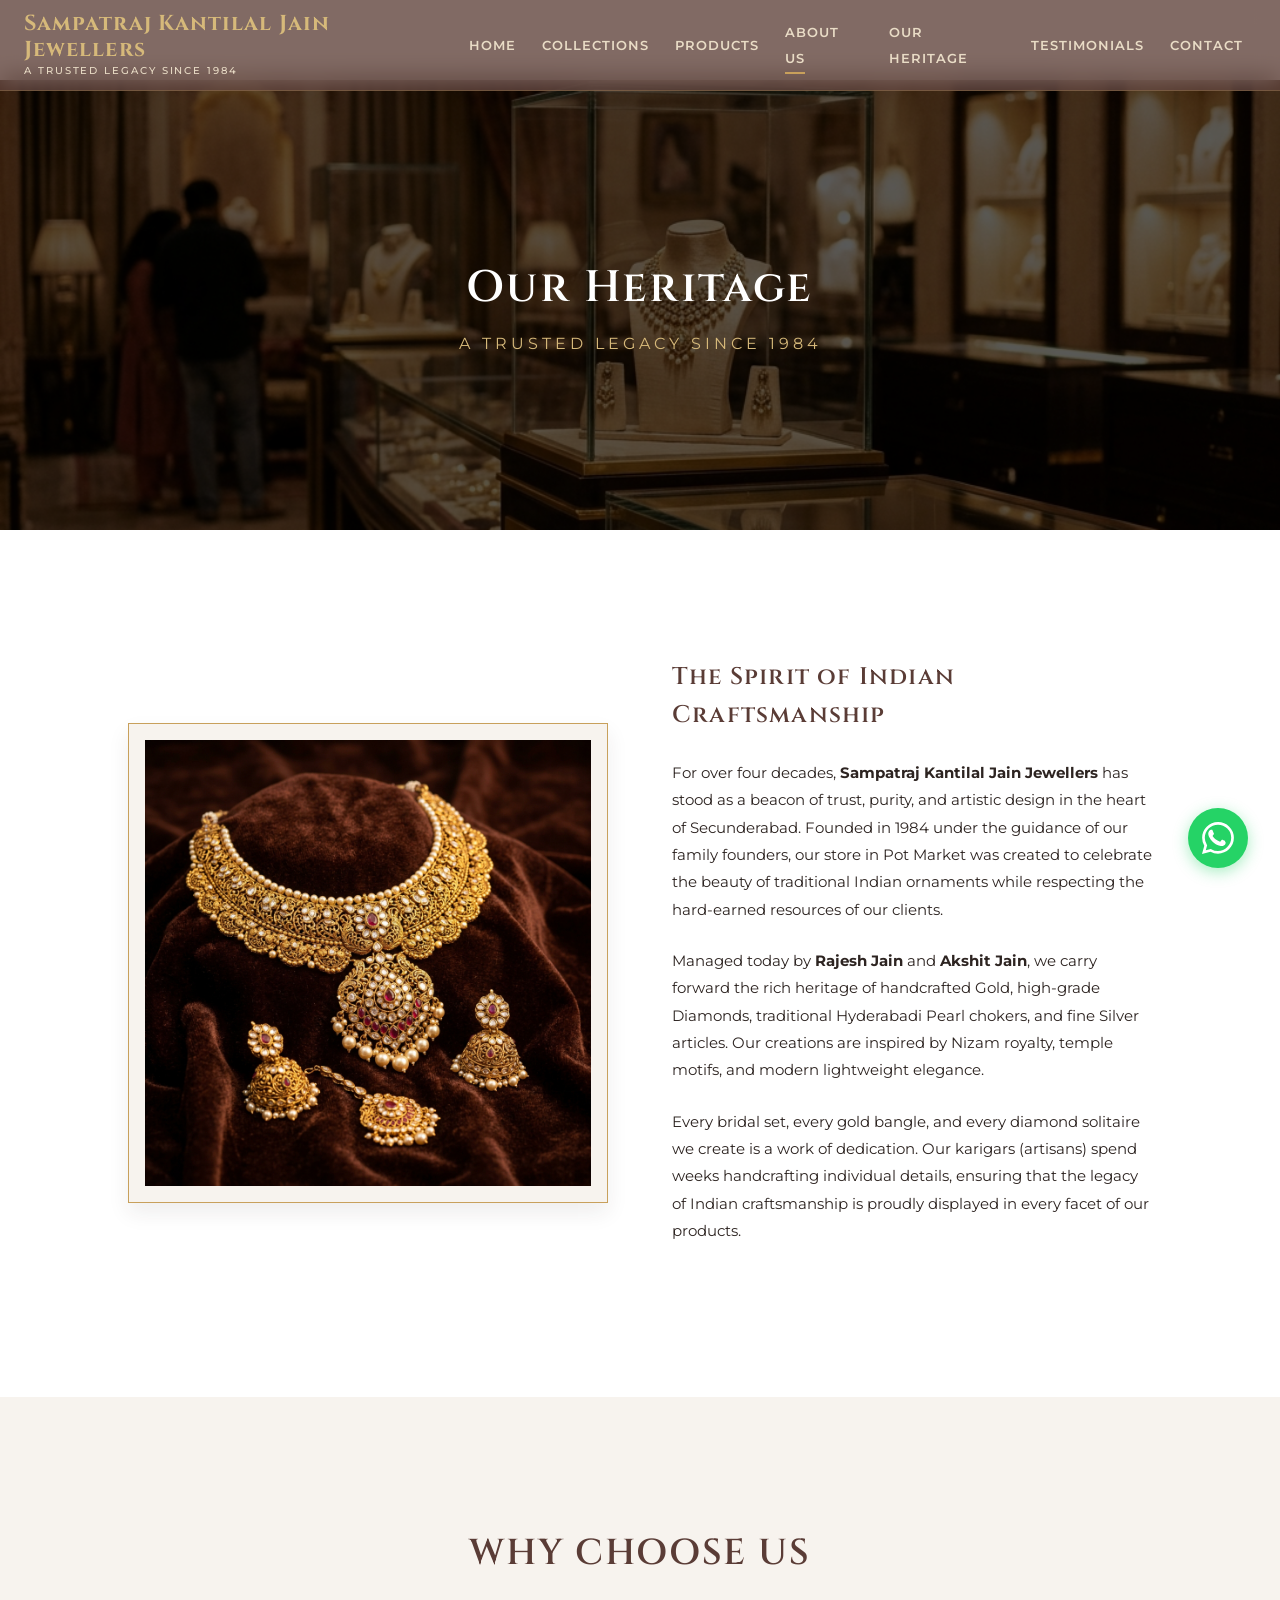
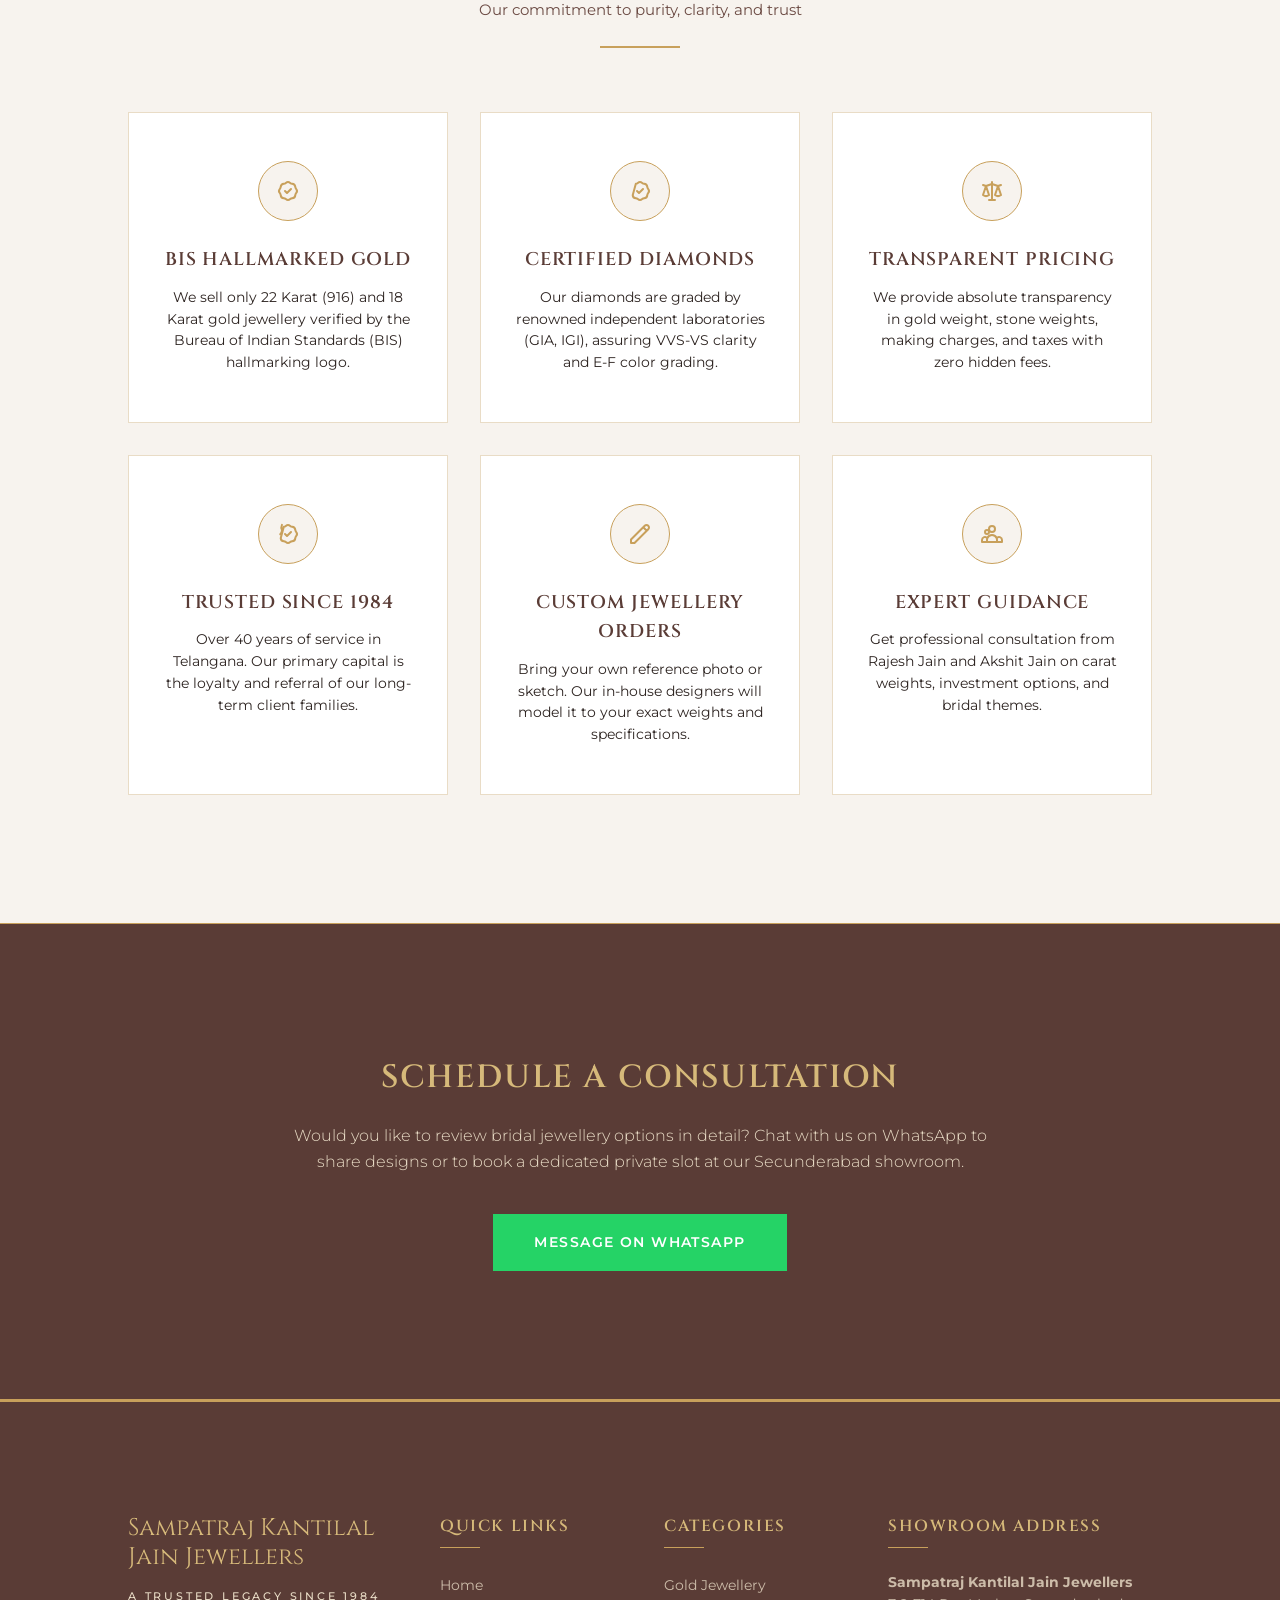
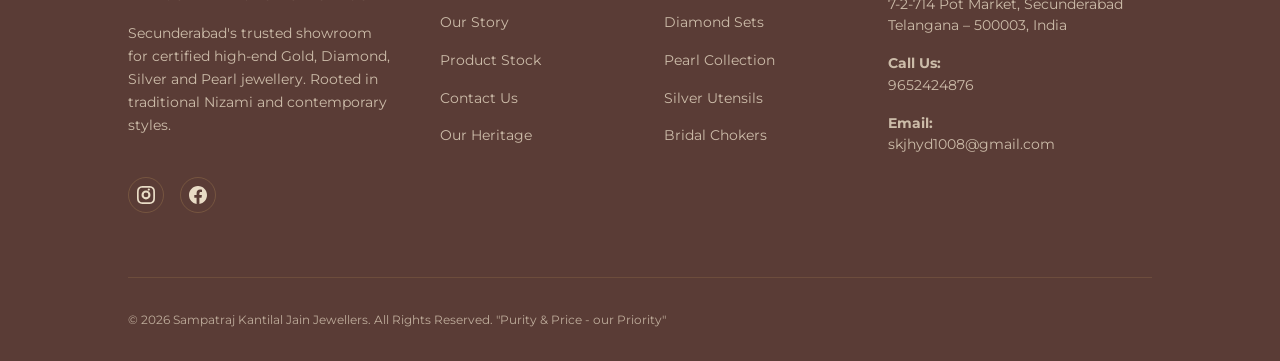
==== commit 76b4a3c8: "nav chnages" ====
--- a/about.html
+++ b/about.html
@@ -12,7 +12,7 @@
 <body>
 
   <!-- Sticky Luxury Navbar -->
-  <nav class="navbar navbar-scrolled" id="main-nav">
+  <nav class="navbar" id="main-nav">
     <div class="nav-container">
       <a href="index.html" class="logo-link" id="nav-logo">
         <span class="logo-title">Sampatraj Kantilal Jain Jewellers</span>
@@ -29,20 +29,7 @@
         <li class="nav-item"><a href="contact.html" class="nav-link">Contact</a></li>
       </ul>
 
-      <div class="nav-actions">
-        <a href="https://wa.me/9652424876" target="_blank" class="nav-whatsapp-btn" id="nav-whatsapp">
-          <svg width="14" height="14" fill="currentColor" viewBox="0 0 16 16">
-            <path d="M13.601 2.326A7.854 7.854 0 0 0 7.994 0C3.627 0 .068 3.558.064 7.93a7.904 7.904 0 0 0 1.08 3.971L0 16l4.23-1.11a7.9 7.9 0 0 0 3.758.955h.001c4.4 0 7.96-3.558 7.967-7.93a7.882 7.882 0 0 0-2.356-5.589zM7.994 14.521a6.573 6.573 0 0 1-3.356-.92l-.24-.144-2.494.654.666-2.433-.156-.251a6.56 6.56 0 0 1-1.007-3.505c0-3.626 2.957-6.584 6.591-6.584a6.56 6.56 0 0 1 4.66 1.931 6.557 6.557 0 0 1 1.928 4.66c-.004 3.639-2.961 6.592-6.592 6.592zm3.69-4.98c-.202-.1-1.198-.591-1.385-.658-.187-.067-.323-.1-.459.1-.137.2-.53.63-.649.763-.119.13-.24.147-.442.047-1.767-.88-2.894-1.811-3.385-2.655-.119-.2-.016-.307.083-.406.09-.088.202-.23.303-.346.101-.115.137-.195.205-.327.068-.13.035-.245-.018-.346-.053-.1-.459-1.107-.63-1.513-.166-.399-.333-.344-.459-.35-.12-.005-.258-.006-.395-.006a.78.78 0 0 0-.56.26c-.202.222-.77.751-.77 1.83 0 1.077.78 2.122.89 2.272.11.15 1.528 2.33 3.7 3.27.518.224.924.358 1.24.457.52.165.992.141 1.365.086.417-.061 1.198-.49 1.367-.963.17-.472.17-.878.119-.963-.05-.084-.188-.133-.39-.232z"/>
-          </svg>
-          WhatsApp
-        </a>
-        <a href="tel:9652424876" class="nav-call-btn" id="nav-call">
-          <svg width="14" height="14" fill="currentColor" viewBox="0 0 16 16">
-            <path d="M3.654 1.328a.678.678 0 0 0-.57-.387L1.82 1c-.397-.007-.74.24-.816.63-.67 3.42.378 6.55 2.19 9.02 1.8 2.44 4.12 4.43 7.12 5.49.38.13.806-.026.935-.41l.84-2.52a.678.678 0 0 0-.385-.799l-2.52-.84a.678.678 0 0 0-.743.21l-.8 1a2 2 0 0 1-2.52-1l-1-2.52a2 2 0 0 1 .21-.743l1-.8a.678.678 0 0 0-.799-.385l-2.52.84z"/>
-          </svg>
-          Call Store
-        </a>
-      </div>
+      <!-- Single line spaced navbar items (actions removed) -->
 
       <div class="hamburger" id="nav-hamburger">
         <span></span>
@@ -206,6 +193,11 @@
         <p class="footer-desc">Secunderabad's trusted showroom for certified high-end Gold, Diamond, Silver and Pearl jewellery. Rooted in traditional Nizami and contemporary styles.</p>
         
         <div class="footer-social-wrapper">
+          <a href="https://www.instagram.com/sampatraj_kantilal_jewellers/" target="_blank" class="footer-social-link" aria-label="Instagram">
+            <svg width="18" height="18" fill="currentColor" viewBox="0 0 16 16">
+              <path d="M8 0C5.829 0 5.556.01 4.703.048 3.85.088 3.269.222 2.76.42a3.917 3.917 0 0 0-1.417.923A3.917 3.917 0 0 0 .42 2.76C.222 3.268.087 3.85.048 4.7.01 5.555 0 5.827 0 8.001c0 2.172.01 2.444.048 3.297.04.852.174 1.433.372 1.942.205.526.478.972.923 1.417.444.445.89.719 1.416.923.51.198 1.09.333 1.942.372C5.555 15.99 5.827 16 8 16s2.444-.01 3.298-.048c.851-.04 1.434-.174 1.943-.372a3.916 3.916 0 0 0 1.416-.923c.445-.445.718-.891.923-1.417.197-.509.332-1.09.372-1.942C15.99 10.445 16 10.173 16 8s-.01-2.445-.048-3.299c-.04-.851-.175-1.433-.372-1.941a3.926 3.926 0 0 0-.923-1.417A3.911 3.911 0 0 0 13.24.42c-.51-.198-1.092-.333-1.943-.372C10.443.01 10.172 0 7.999 0h.002zm-.008 1.475c2.116 0 2.365.008 3.2.047.77.035 1.189.163 1.467.271.37.144.633.314.912.593.28.28.45.543.593.912.108.277.236.696.271 1.468.038.834.047 1.082.047 3.201s-.008 2.365-.047 3.2c-.035.77-.163 1.189-.271 1.467-.144.37-.314.633-.593.912-.28.28-.543.45-.912.593-.277.108-.696.236-1.468.271-.834.038-1.082.047-3.201.047s-2.365-.008-3.2-.047c-.77-.035-1.189-.163-1.467-.271a2.868 2.868 0 0 1-.912-.593 2.868 2.868 0 0 1-.593-.912c-.108-.277-.236-.696-.271-1.468-.038-.834-.047-1.082-.047-3.201s.008-2.365.047-3.2c.035-.77.163-1.189.271-1.467.144-.37.314-.633.593-.912.28-.28.543-.45.912-.593.277-.108.696-.236 1.468-.271.834-.038 1.082-.047 3.201-.047zm0 2.427a3.996 3.996 0 1 0 0 7.992 3.996 3.996 0 0 0 0-7.992zm0 6.09a2.094 2.094 0 1 1 0-4.188 2.094 2.094 0 0 1 0 4.188zM11.5 3.125a.999.999 0 1 1-1.998 0 .999.999 0 0 1 1.998 0z"/>
+            </svg>
+          </a>
           <a href="#" class="footer-social-link" aria-label="Facebook">
             <svg width="18" height="18" fill="currentColor" viewBox="0 0 16 16"><path d="M16 8.049c0-4.446-3.582-8.05-8-8.05C3.58 0-.002 3.603-.002 8.05c0 4.017 2.926 7.347 6.75 7.951v-5.625h-2.03V8.05H6.75V6.275c0-2.017 1.195-3.131 3.022-3.131.876 0 1.791.157 1.791.157v1.98h-1.009c-.993 0-1.303.621-1.303 1.258v1.51h2.218l-.354 2.326H9.25V16c3.824-.604 6.75-3.934 6.75-7.951z"/></svg>
           </a>
